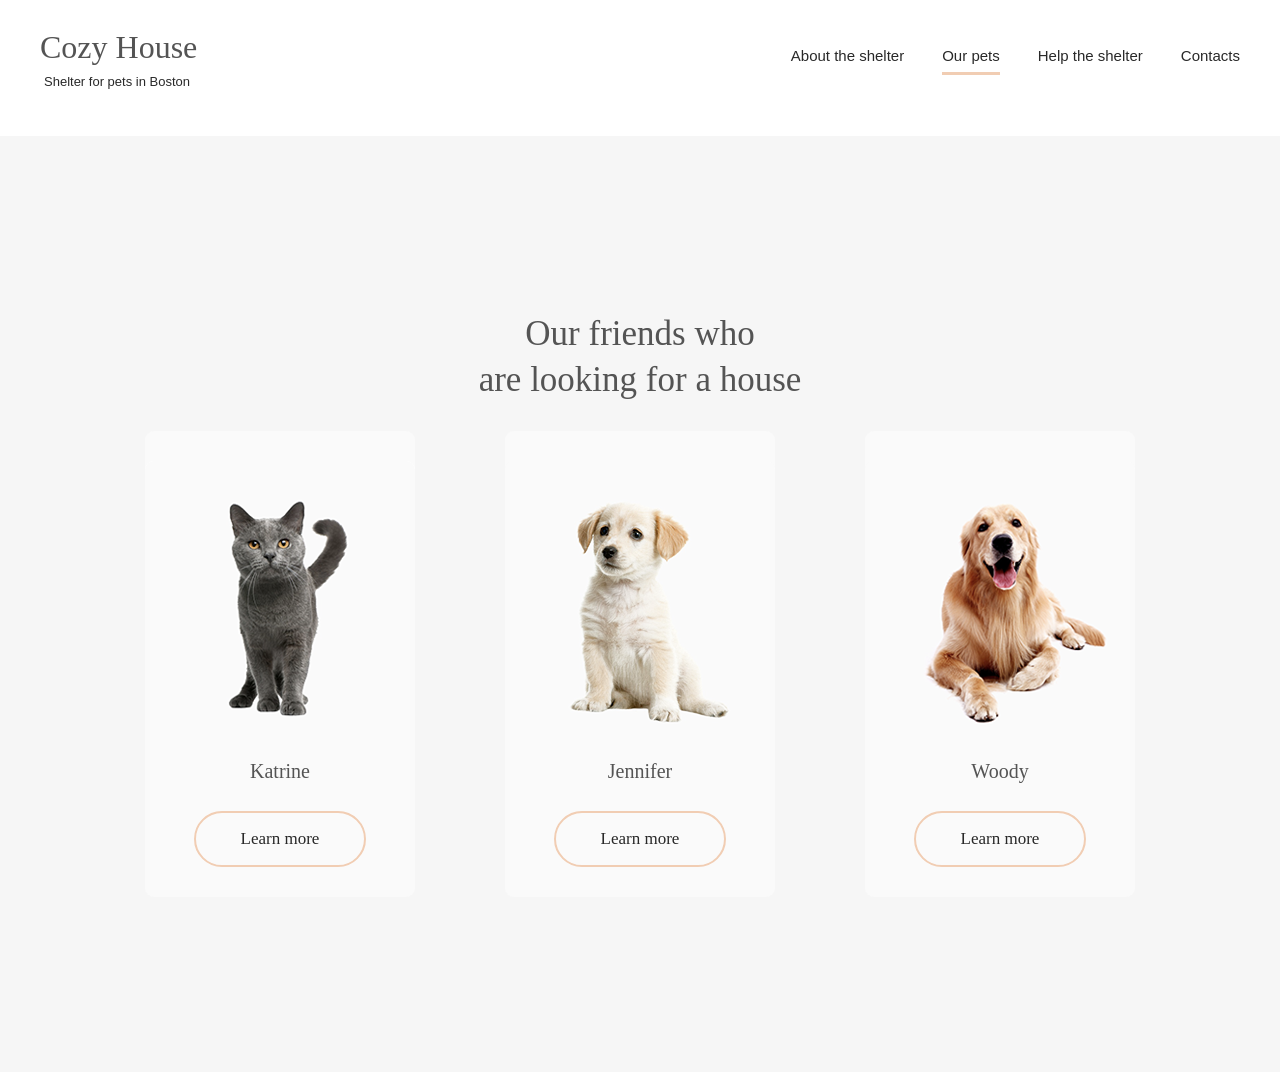
==== pets.html @ def9f499 "feat: add pets page" ====
<!doctype html>
<html lang="en">

<head>
    <meta charset="UTF-8" />
    <meta name="viewport" content="width=device-width, initial-scale=1.0" />
    <title>Pets</title>
    <link rel="icon" href="assets/img/pets-jennifer.svg" type="image/svg+xml" />
    <link rel="stylesheet" href="css/style.css" />
    <link rel="stylesheet" href="css/typography.css" />
    <link rel="stylesheet" href="css/desktop.css" />
    <link rel="stylesheet" href="css/tablet.css" />
    <link rel="stylesheet" href="css/phone.css" />
</head>

<body>
    <div class="page">
        <header class="header header-light">
            <div class="logo logo-light">
                <h1>Cozy House</h1>
                <span>Shelter for pets in Boston</span>
            </div>
            <nav class="nav">
                <ul class="nav-list">
                    <li><a class="nav-link nav-link-light" href="./#about">About the shelter</a></li>
                    <li><a class="nav-link nav-link-light  nav-activated" href="#our-pets">Our pets</a></li>
                    <li><a class="nav-link nav-link-light" href="./#help">Help the shelter</a></li>
                    <li><a class="nav-link nav-link-light" href="#contacts">Contacts</a></li>
                </ul>
            </nav>
        </header>
        <section class="pets" id="our-pets">
            <h2>Our friends who <br> are looking for a house</h2>

            <div class="slider">

                <div class="cards-wrap">
                    <div class="card">
                        <img src="assets/img/pets-katrine.png" alt="Katrine" class="card-img">
                        <h3 class="card-title">Katrine</h3>
                        <a href="#" class="button-secondary">Learn more</a>
                    </div>

                    <div class="card">
                        <img src="assets/img/pets-jennifer.png" alt="Jennifer" class="card-img">
                        <h3 class="card-title">Jennifer</h3>
                        <a href="#" class="button-secondary">Learn more</a>
                    </div>

                    <div class="card">
                        <img src="assets/img/pets-woody.png" alt="Woody" class="card-img">
                        <h3 class="card-title">Woody</h3>
                        <a href="#" class="button-secondary">Learn more</a>
                    </div>
                </div>

            </div>

        </section>
    </div>
    <script src="index.js"></script>
</body>

</html>
---- css/style.css ----
html {
    scroll-behavior: smooth;
}

* {
    margin: 0;
    padding: 0;
}

*,
*::before,
*::after {
    box-sizing: border-box;
}

body {
    background-color: #ffffff;
}

.page {
    display: flex;
    flex-direction: column;
    align-items: center;
    max-width: 100%;
    margin: 0 auto;
}

/* HEADER */

.header {
    display: flex;
    justify-content: space-between;
    align-items: center;
    width: 100%;
    padding-top: 30px;
    padding-right: 40px;
}

.header-dark {
    background: linear-gradient(to right, #5B483A, #262425);
}

.header-light {
    background: #FFFFFF;
    margin-bottom: 48px;
}

.logo {
    display: block;
    padding-left: 40px;
}

.logo h1 {
    margin-top: 0;
    margin-bottom: 10px;
}

.logo-dark h1 {
    color: #F1CDB3;
}

.logo-light h1 {
    color: #545454;
}

.logo span {
    display: block;
    margin-left: 4px;
}

.logo-dark span {
    color: #FFFFFF;
}

.logo-light span {
    color: #292929;
}

.nav-list {
    display: flex;
    align-items: center;
    gap: 38px;
}

.nav-link {
    display: block;
    padding-bottom: 4px;
    border-bottom: 3px solid transparent;
}

.nav-link-dark {
    color: #CDCDCD;
}

.nav-link-light {
    color: #292929;
}

.nav-activated {
    border-bottom: 3px solid #F1CDB3;
    padding-bottom: 4px;
}

.nav-link-dark .nav-activated {
    color: #FAFAFA;
}

.nav-link-light .nav-activated {
    color: #292929;
}

/* START SCREEN CONTENT */

.start-screen-content {
    display: flex;
    background: linear-gradient(to right, #5B483A, #262425);
    padding-left: 40px;
    width: 100%;
}

.content h2 {
    color: #FFFFFF;
    margin-top: 253px;
}

.content span {
    display: block;
    margin-top: 42px;
    color: #CDCDCD;
}

.content .primary {
    margin-top: 42px;
    padding: 15px 45px 15px 45px;
    background-color: #F1CDB3;
    color: #292929;
    border-radius: 100px;
    cursor: pointer;
    transition: background-color 0.3s ease;
}

.primary:hover {
  background-color: #FDDCC4;
}

.start-screen-puppy img {
    padding-top: 90px;
    margin-left: 40px;
}

/* ABOUT */

.about {
    display: flex;
    padding-top: 80px;
}

.about-pets {
    transform: translateX(-10px);
}

.about-content {
    padding-top: 10px;
    padding-left: 110px;
}

.about-content h3 {
    color: #545454;
}

.about-content span {
    display: block;
    padding-top: 25px;
}

/* PETS */

.pets {
    width: 100%;
    background-color: #F6F6F6;
    padding: 175px 40px;
    display: flex;
    flex-direction: column;
    align-items: center;
}

.pets h4, .pets h2 {
    text-align: center;
    color: #545454;
    margin-bottom: 24px;
}

.slider {
    display: flex;
    align-items: center;
    gap: 50px;
    margin-top: 5px;
}

.cards-wrap {
    display: flex;
    gap: 90px;
}

.card {
    background-color: #FAFAFA;
    border-radius: 9px;
    width: 270px;
    padding: 30px 0;
    display: flex;
    flex-direction: column;
    align-items: center;
}

.card-img {
    height: 270px;
    width: 100%;
    margin-bottom: 30px;
}

.card-title {
    color: #545454;
    margin: 0 0 30px 0;
}

.button-secondary {
    display: inline-block;
    padding: 15px 45px;
    border: 2px solid #F1CDB3;
    border-radius: 100px;
    color: #292929;
    transition: 0.3s;
}

.button-secondary:hover {
    background-color: #FDDCC4;
}

.button-arrow {
    width: 52px;
    height: 52px;
    border: 2px solid #F1CDB3;
    border-radius: 100px;
    background: transparent;
    color: #292929;
    cursor: pointer;
    display: flex;
    align-items: center;
    justify-content: center;
    transition: 0.3s;
    margin-top: 28px;
}

.button-arrow:hover {
    background-color: #FDDCC4;
}

.button-primary {
    display: inline-block;
    padding: 15px 48px;
    background-color: #F1CDB3;
    border-radius: 100px;
    color: #292929;
    transition: 0.3s;
    margin-top: 57px;
}

.button-primary:hover {
    background-color: #fddcc4;
}
---- css/typography.css ----
/* HEADER */

.logo h1 {
    font-family: 'Georgia', serif;
    font-weight: 400;
    font-size: 32px;
    line-height: 110.00000000000001%;
    letter-spacing: 6%;
}

.logo span {
    font-family: Arial, Helvetica, sans-serif;
    font-weight: 400;
    font-size: 13px;
    line-height: 100%;
    letter-spacing: 10%;
}

.nav-list {
    list-style: none;
    font-size: 15px;
    font-weight: 400;
}

.nav-link {
    font-family: Arial, Helvetica, sans-serif;
    font-weight: 400;
    font-size: 15px;
    line-height: 160%;
    letter-spacing: 0px;
    text-decoration: none;
}

/* START SCREEN CONTENT */

.content h2 {
    font-family: 'Georgia', serif;
    font-weight: 400;
    font-size: 44px;
    line-height: 130%;
    letter-spacing: 0%;
}

.content span {
    font-family: Arial, Helvetica, sans-serif;
    font-weight: 400;
    font-size: 15px;
    line-height: 160%;
    letter-spacing: 0px;
}

.content .primary {
    font-family: 'Georgia', serif;
    font-weight: 400;
    font-size: 17px;
    line-height: 130%;
    letter-spacing: 6%;
}

/* ABOUT */

.about-content h3 {
    font-family: 'Georgia', serif;
    font-weight: 400;
    font-size: 35px;
    line-height: 130%;
    letter-spacing: 6%;
}

.about-content span {
    font-family: Arial, Helvetica, sans-serif;
    font-weight: 400;
    font-size: 15px;
    line-height: 160%;
    letter-spacing: 0px;
}
/* PETS */

.pets {
    font-family: 'Georgia', serif;
}

.pets h4, .pets h2 {
    font-size: 35px;
    font-weight: 400;
    line-height: 130%;
    letter-spacing: 6%;
}

.card-title {
    font-size: 20px;
    font-weight: 400;
    line-height: 100%;
    letter-spacing: 6%;
}

.button-secondary {
    text-decoration: none;
    font-size: 17px;
    font-weight: 400;
    line-height: 130%;
    letter-spacing: 6%;
}

.button-arrow {
    font-size: 14px;
}

.button-primary {
    text-decoration: none;
    font-size: 17px;
    font-weight: 400;
    line-height: 130%;
    letter-spacing: 6%;
}
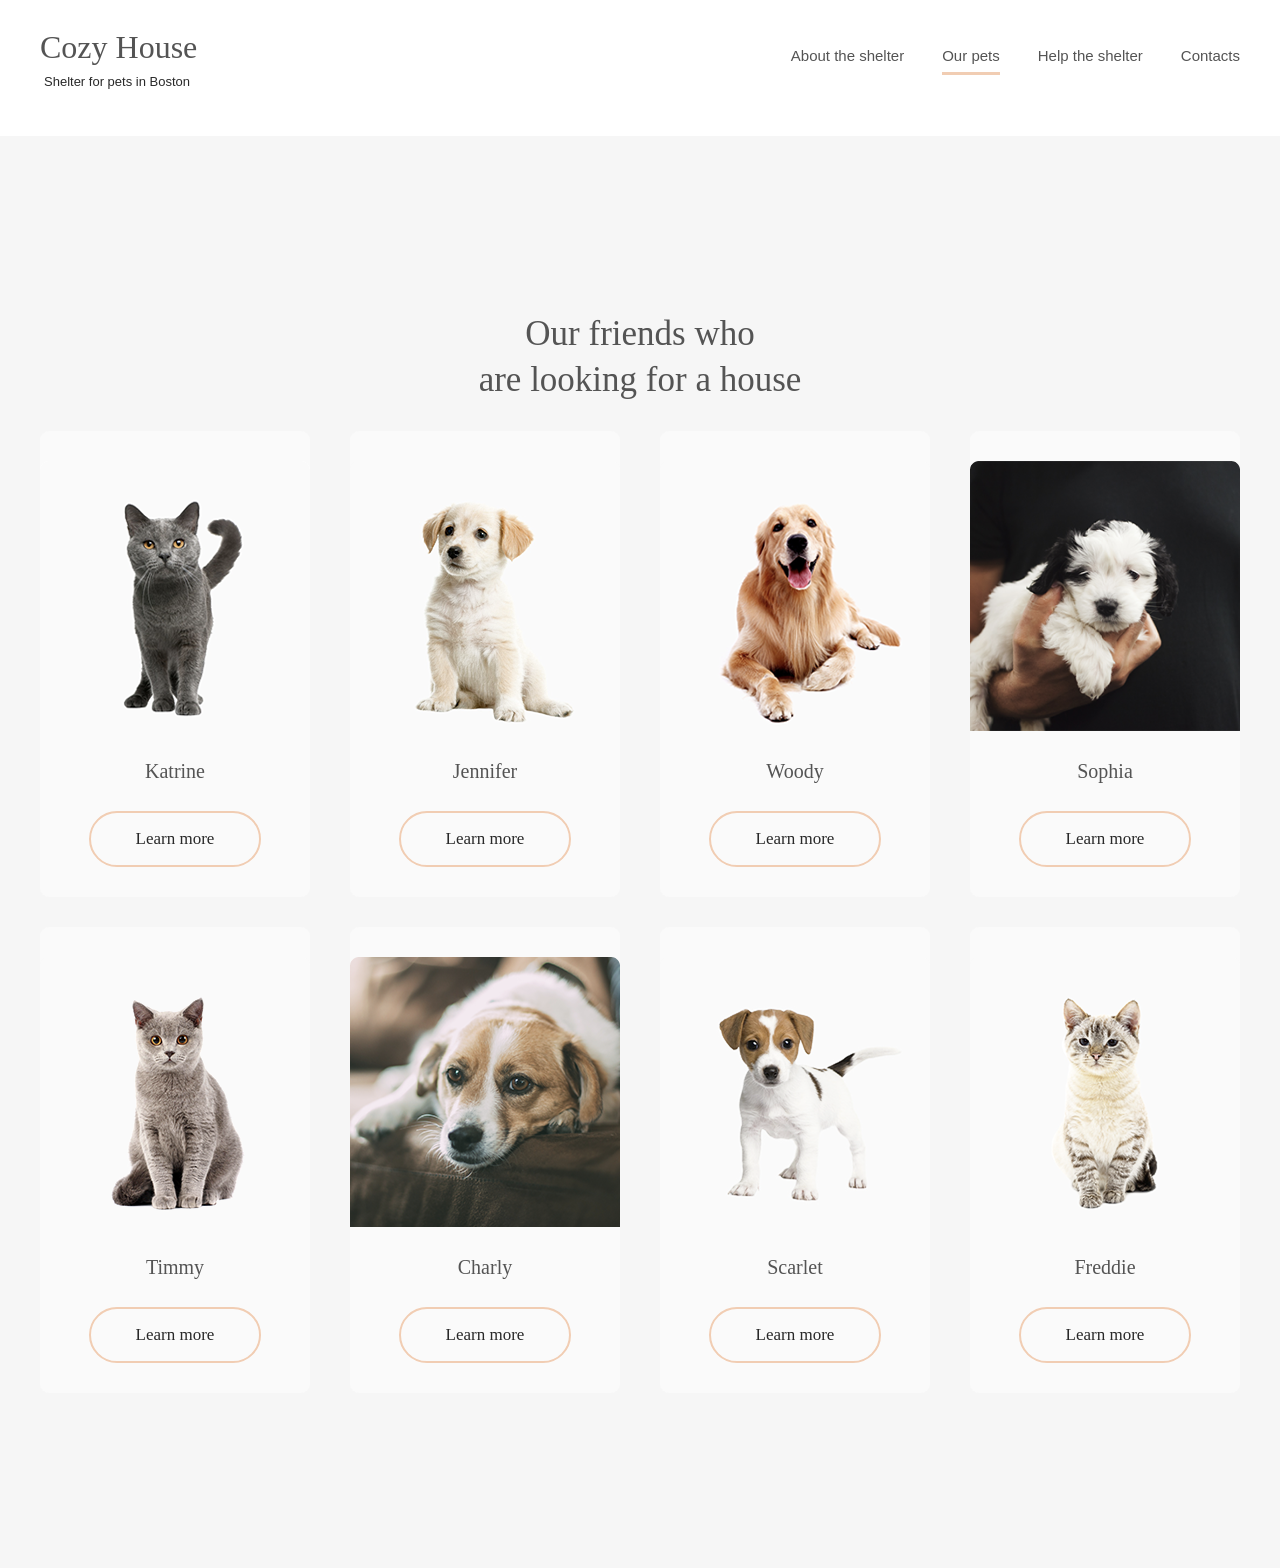
==== commit 95cc8af0: "feat: pets cards" ====
--- a/pets.html
+++ b/pets.html
@@ -15,11 +15,13 @@
 
 <body>
     <div class="page">
-        <header class="header header-light">
-            <div class="logo logo-light">
-                <h1>Cozy House</h1>
-                <span>Shelter for pets in Boston</span>
-            </div>
+        <header class="container header header-light">
+            <a href="index.html" class="logo-link">
+                <div class="logo logo-light">
+                    <h1>Cozy House</h1>
+                    <span>Shelter for pets in Boston</span>
+                </div>
+            </a>
             <nav class="nav">
                 <ul class="nav-list">
                     <li><a class="nav-link nav-link-light" href="./#about">About the shelter</a></li>
@@ -30,32 +32,55 @@
             </nav>
         </header>
         <section class="pets" id="our-pets">
-            <h2>Our friends who <br> are looking for a house</h2>
+            <div class="container">
+                <h2>Our friends who <br> are looking for a house</h2>
 
-            <div class="slider">
+                <div class="slider">
+                    <div class="cards-wrap">
+                        <div class="card">
+                            <img src="assets/img/pets-katrine.png" alt="Katrine" class="card-img">
+                            <h3 class="card-title">Katrine</h3>
+                            <a href="#" class="button-secondary">Learn more</a>
+                        </div>
+                        <div class="card">
+                            <img src="assets/img/pets-jennifer.png" alt="Jennifer" class="card-img">
+                            <h3 class="card-title">Jennifer</h3>
+                            <a href="#" class="button-secondary">Learn more</a>
+                        </div>
+                        <div class="card">
+                            <img src="assets/img/pets-woody.png" alt="Woody" class="card-img">
+                            <h3 class="card-title">Woody</h3>
+                            <a href="#" class="button-secondary">Learn more</a>
+                        </div>
+                        <div class="card">
+                            <img src="assets/img/pets-sophia.png" alt="Sophia" class="card-img">
+                            <h3 class="card-title">Sophia</h3>
+                            <a href="#" class="button-secondary">Learn more</a>
+                        </div>
 
-                <div class="cards-wrap">
-                    <div class="card">
-                        <img src="assets/img/pets-katrine.png" alt="Katrine" class="card-img">
-                        <h3 class="card-title">Katrine</h3>
-                        <a href="#" class="button-secondary">Learn more</a>
-                    </div>
-
-                    <div class="card">
-                        <img src="assets/img/pets-jennifer.png" alt="Jennifer" class="card-img">
-                        <h3 class="card-title">Jennifer</h3>
-                        <a href="#" class="button-secondary">Learn more</a>
-                    </div>
-
-                    <div class="card">
-                        <img src="assets/img/pets-woody.png" alt="Woody" class="card-img">
-                        <h3 class="card-title">Woody</h3>
-                        <a href="#" class="button-secondary">Learn more</a>
+                        <div class="card">
+                            <img src="assets/img/pets-timmy.png" alt="Timmy" class="card-img">
+                            <h3 class="card-title">Timmy</h3>
+                            <a href="#" class="button-secondary">Learn more</a>
+                        </div>
+                        <div class="card">
+                            <img src="assets/img/pets-charly.png" alt="Charly" class="card-img">
+                            <h3 class="card-title">Charly</h3>
+                            <a href="#" class="button-secondary">Learn more</a>
+                        </div>
+                        <div class="card">
+                            <img src="assets/img/pets-scarlet.png" alt="Scarlet" class="card-img">
+                            <h3 class="card-title">Scarlet</h3>
+                            <a href="#" class="button-secondary">Learn more</a>
+                        </div>
+                        <div class="card">
+                            <img src="assets/img/pets-freddie.png" alt="Freddie" class="card-img">
+                            <h3 class="card-title">Freddie</h3>
+                            <a href="#" class="button-secondary">Learn more</a>
+                        </div>
                     </div>
                 </div>
-
             </div>
-
         </section>
     </div>
     <script src="index.js"></script>
--- a/css/style.css
+++ b/css/style.css
@@ -21,8 +21,11 @@
     display: flex;
     flex-direction: column;
     align-items: center;
-    max-width: 100%;
-    margin: 0 auto;
+    width: 100%;
+}
+
+.container {
+    max-width: 1280px;
 }
 
 /* HEADER */
@@ -45,9 +48,16 @@
     margin-bottom: 48px;
 }
 
+.logo-link {
+    text-decoration: none;
+    color: inherit;
+    cursor: pointer;
+}
+
 .logo {
     display: block;
     padding-left: 40px;
+    cursor: default;
 }
 
 .logo h1 {
@@ -90,23 +100,25 @@
 
 .nav-link-dark {
     color: #CDCDCD;
+    transition: color 0.3s ease;
+}
+
+.nav-link-dark:hover {
+    color: #FAFAFA;
 }
 
 .nav-link-light {
+    color: #545454;
+    transition: color 0.3s ease;
+}
+
+.nav-link-light:hover {
     color: #292929;
 }
 
 .nav-activated {
     border-bottom: 3px solid #F1CDB3;
     padding-bottom: 4px;
-}
-
-.nav-link-dark .nav-activated {
-    color: #FAFAFA;
-}
-
-.nav-link-light .nav-activated {
-    color: #292929;
 }
 
 /* START SCREEN CONTENT */
@@ -135,12 +147,13 @@
     background-color: #F1CDB3;
     color: #292929;
     border-radius: 100px;
+    border: none;
     cursor: pointer;
     transition: background-color 0.3s ease;
 }
 
 .primary:hover {
-  background-color: #FDDCC4;
+    background-color: #FDDCC4;
 }
 
 .start-screen-puppy img {
@@ -153,15 +166,15 @@
 .about {
     display: flex;
     padding-top: 80px;
+    gap: 110px;
 }
 
 .about-pets {
-    transform: translateX(-10px);
+    padding-left: -10px;
 }
 
 .about-content {
     padding-top: 10px;
-    padding-left: 110px;
 }
 
 .about-content h3 {
@@ -179,12 +192,16 @@
     width: 100%;
     background-color: #F6F6F6;
     padding: 175px 40px;
+}
+
+.pets .container {
     display: flex;
     flex-direction: column;
     align-items: center;
 }
 
-.pets h4, .pets h2 {
+.pets h4,
+.pets h2 {
     text-align: center;
     color: #545454;
     margin-bottom: 24px;
@@ -193,13 +210,19 @@
 .slider {
     display: flex;
     align-items: center;
-    gap: 50px;
+    width: 100%;
     margin-top: 5px;
 }
 
 .cards-wrap {
     display: flex;
-    gap: 90px;
+    flex-wrap: wrap;
+    justify-content: center;
+    row-gap: 30px;
+    column-gap: 40px;
+
+    max-width: 1280px;
+    width: 100%;
 }
 
 .card {
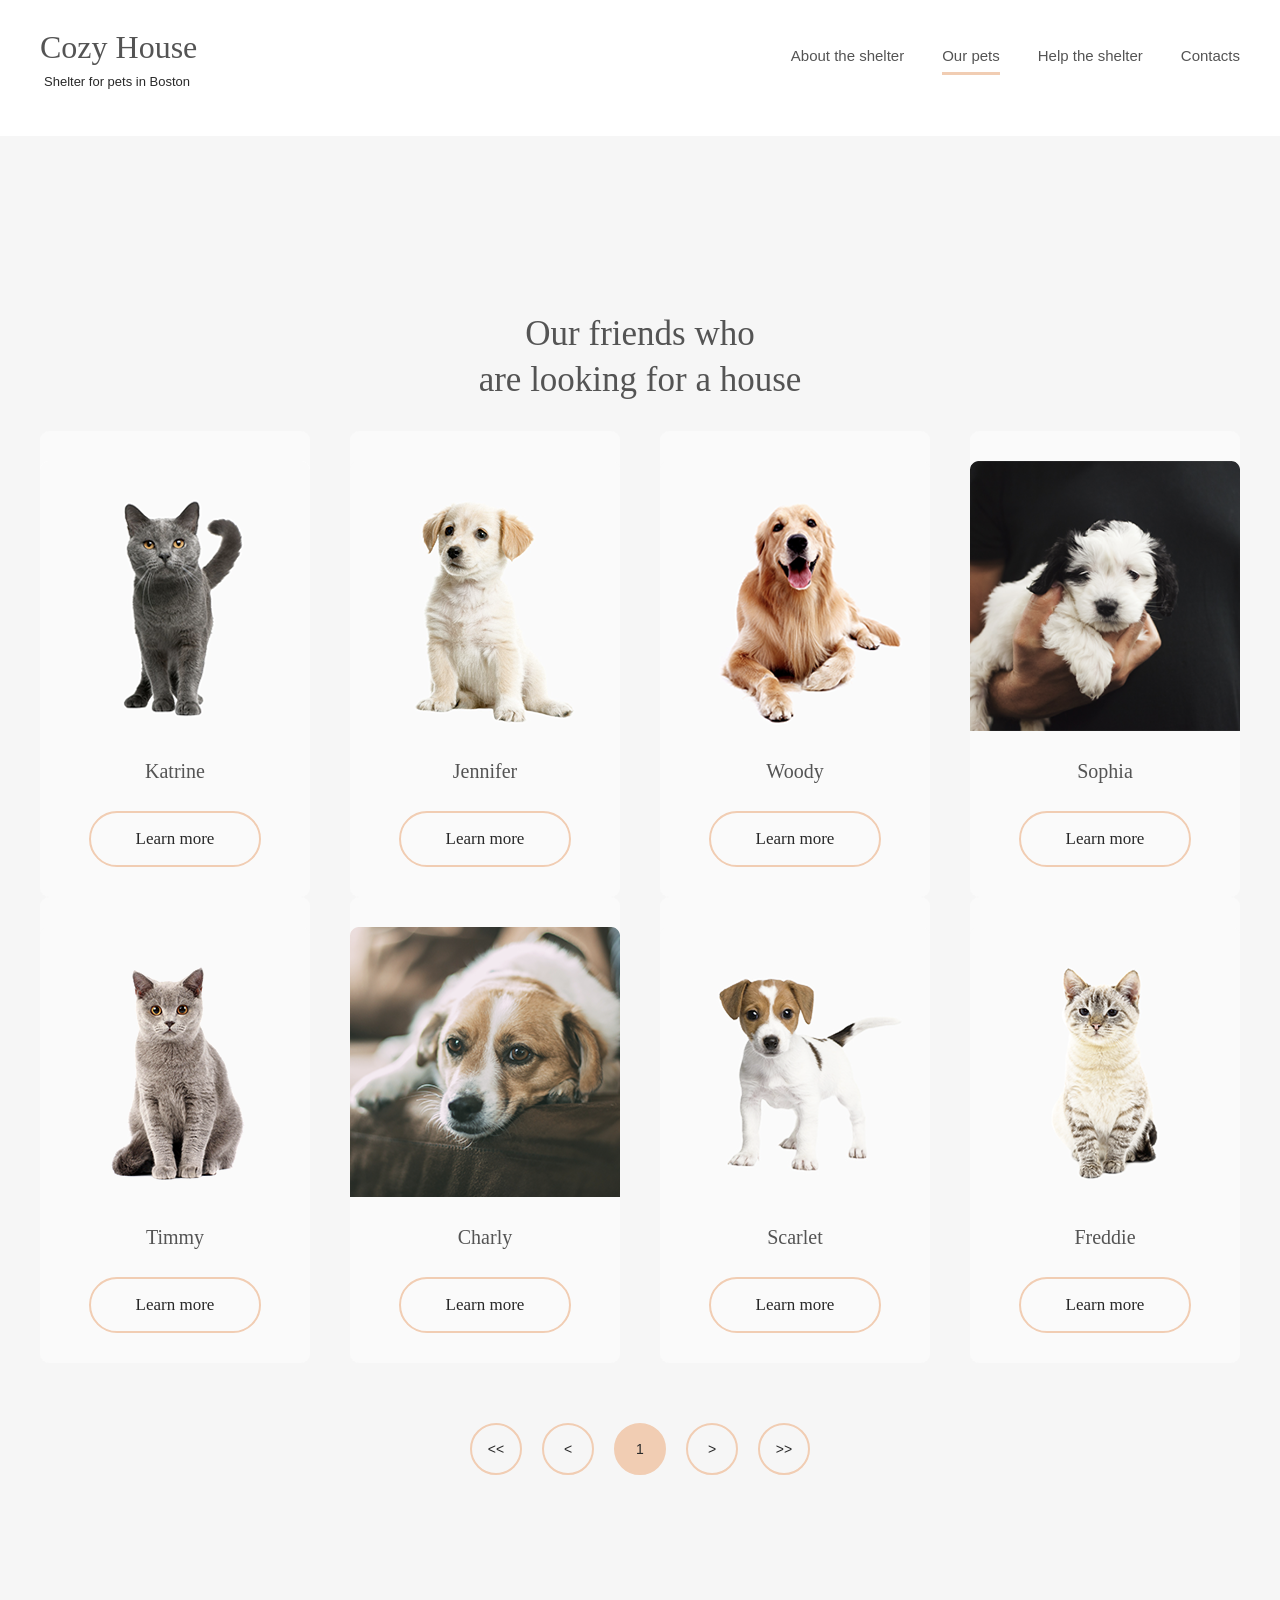
==== commit 4de74ad1: "feat: add pagination for pets page" ====
--- a/pets.html
+++ b/pets.html
@@ -80,6 +80,13 @@
                         </div>
                     </div>
                 </div>
+                <div class="pagination">
+                    <button class="button-arrow">&lt;&lt;</button>
+                    <button class="button-arrow">&lt;</button>
+                    <button class="button-arrow active">1</button>
+                    <button class="button-arrow">&gt;</button>
+                    <button class="button-arrow">&gt;&gt;</button>
+                </div>
             </div>
         </section>
     </div>
--- a/css/style.css
+++ b/css/style.css
@@ -218,7 +218,6 @@
     display: flex;
     flex-wrap: wrap;
     justify-content: center;
-    row-gap: 30px;
     column-gap: 40px;
 
     max-width: 1280px;
@@ -290,4 +289,22 @@
 
 .button-primary:hover {
     background-color: #fddcc4;
+}
+
+.pagination {
+    display: flex;
+    justify-content: center;
+    align-items: center;
+    gap: 20px;
+    margin-top: 60px;
+    width: 100%;
+}
+
+.pagination .button-arrow {
+    margin-top: 0;
+}
+
+.button-arrow.active {
+    background-color: #F1CDB3;
+    border-color: #F1CDB3;
 }
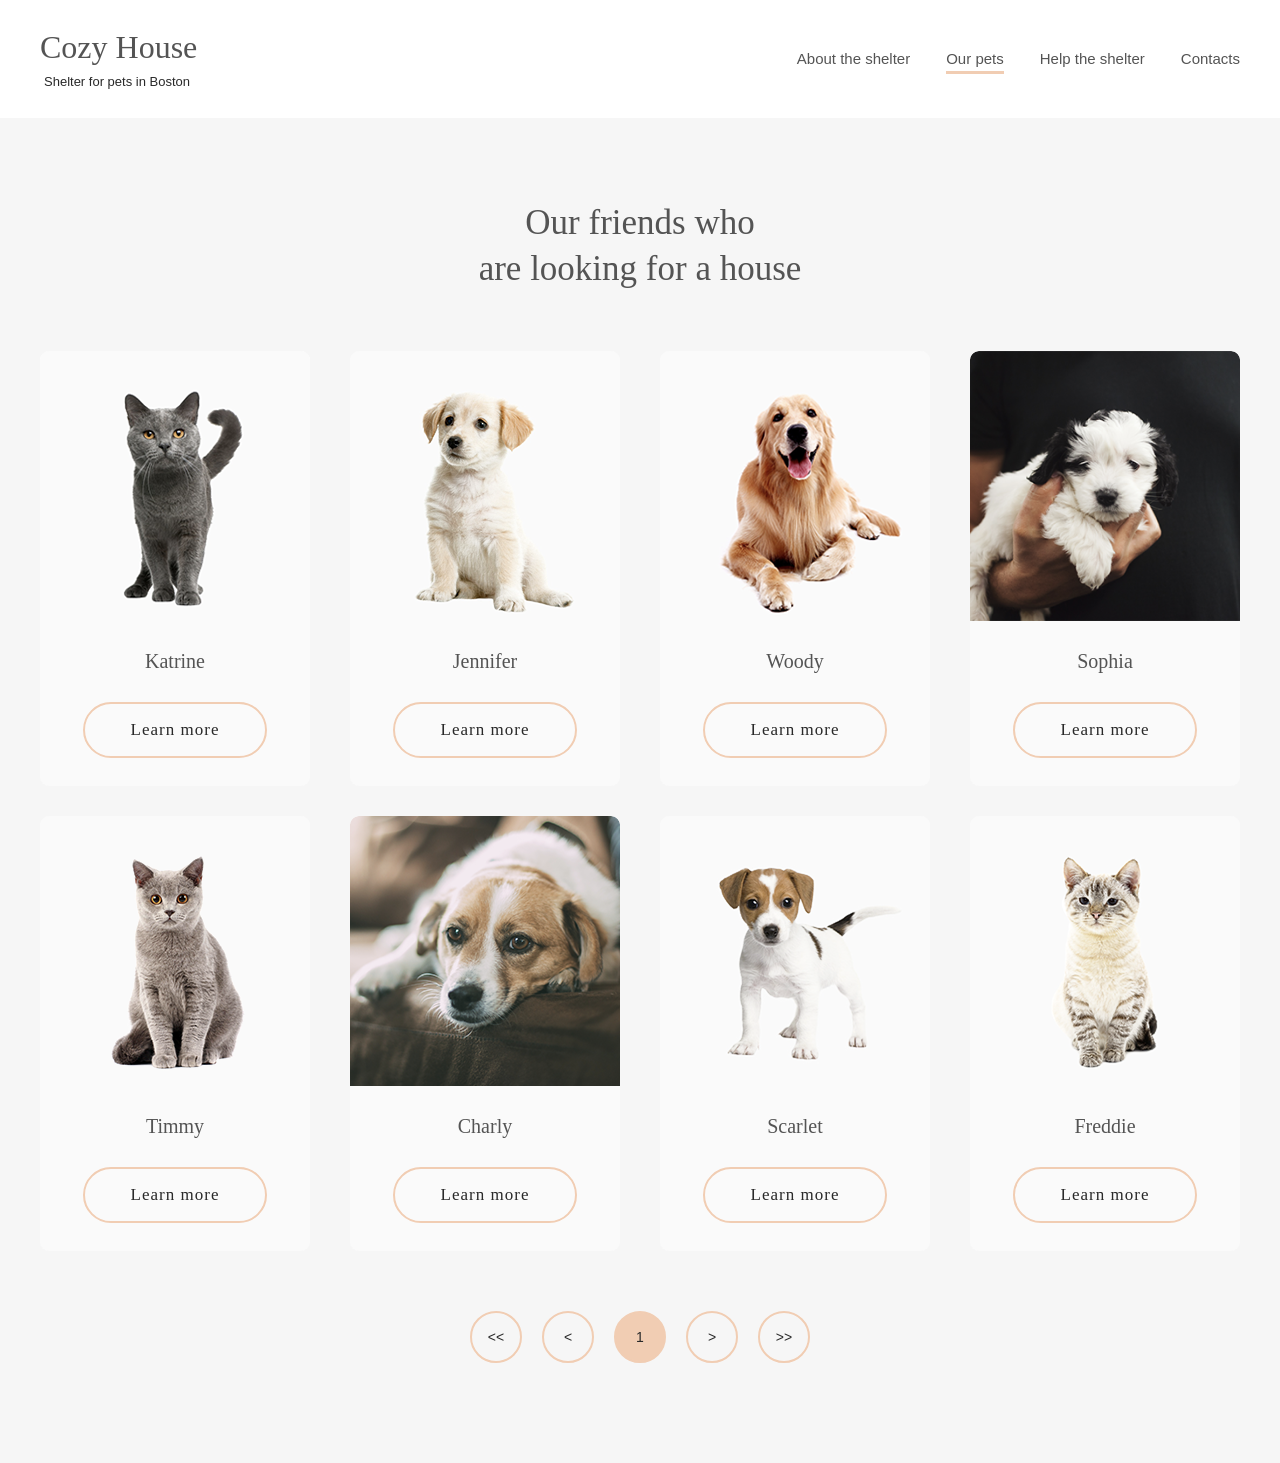
==== commit 8a1265f9: "feat: fix pixel perfect and split styles for main and pets pages" ====
--- a/pets.html
+++ b/pets.html
@@ -15,23 +15,26 @@
 
 <body>
     <div class="page">
-        <header class="container header header-light">
-            <a href="index.html" class="logo-link">
-                <div class="logo logo-light">
-                    <h1>Cozy House</h1>
-                    <span>Shelter for pets in Boston</span>
-                </div>
-            </a>
-            <nav class="nav">
-                <ul class="nav-list">
-                    <li><a class="nav-link nav-link-light" href="./#about">About the shelter</a></li>
-                    <li><a class="nav-link nav-link-light  nav-activated" href="#our-pets">Our pets</a></li>
-                    <li><a class="nav-link nav-link-light" href="./#help">Help the shelter</a></li>
-                    <li><a class="nav-link nav-link-light" href="#contacts">Contacts</a></li>
-                </ul>
-            </nav>
+        <header class="header header-light">
+            <div class="container header-wrap">
+                <a href="index.html" class="logo-link">
+                    <div class="logo logo-light">
+                        <h1>Cozy House</h1>
+                        <span>Shelter for pets in Boston</span>
+                    </div>
+                </a>
+
+                <nav class="nav">
+                    <ul class="nav-list">
+                        <li><a class="nav-link nav-link-light" href="index.html#about">About the shelter</a></li>
+                        <li><a class="nav-link nav-link-light nav-activated" href="pets.html">Our pets</a></li>
+                        <li><a class="nav-link nav-link-light" href="index.html#help">Help the shelter</a></li>
+                        <li><a class="nav-link nav-link-light" href="#contacts">Contacts</a></li>
+                    </ul>
+                </nav>
+            </div>
         </header>
-        <section class="pets" id="our-pets">
+        <section class="pets pets-page" id="our-pets">
             <div class="container">
                 <h2>Our friends who <br> are looking for a house</h2>
 
--- a/css/style.css
+++ b/css/style.css
@@ -25,18 +25,20 @@
 }
 
 .container {
+    width: 100%;
     max-width: 1280px;
+    margin: 0 auto;
 }
 
 /* HEADER */
 
 .header {
-    display: flex;
-    justify-content: space-between;
-    align-items: center;
-    width: 100%;
-    padding-top: 30px;
-    padding-right: 40px;
+    position: absolute;
+    top: 0;
+    left: 0;
+    width: 100%;
+    padding: 30px 40px 0 40px;
+    z-index: 10;
 }
 
 .header-dark {
@@ -45,24 +47,34 @@
 
 .header-light {
     background: #FFFFFF;
-    margin-bottom: 48px;
+    padding-bottom: 30px;
+}
+
+.header-wrap {
+    display: flex;
+    justify-content: space-between;
+    align-items: center;
 }
 
 .logo-link {
     text-decoration: none;
-    color: inherit;
+    display: inline-block;
     cursor: pointer;
 }
 
 .logo {
-    display: block;
-    padding-left: 40px;
-    cursor: default;
+    display: flex;
+    flex-direction: column;
+    gap: 10px;
 }
 
 .logo h1 {
-    margin-top: 0;
-    margin-bottom: 10px;
+    margin: 0;
+}
+
+.logo span {
+    display: block;
+    margin-left: 4px;
 }
 
 .logo-dark h1 {
@@ -73,10 +85,6 @@
     color: #545454;
 }
 
-.logo span {
-    display: block;
-    margin-left: 4px;
-}
 
 .logo-dark span {
     color: #FFFFFF;
@@ -89,13 +97,15 @@
 .nav-list {
     display: flex;
     align-items: center;
-    gap: 38px;
+    gap: 36px;
+    margin: 0;
+    padding: 0;
 }
 
 .nav-link {
-    display: block;
     padding-bottom: 4px;
     border-bottom: 3px solid transparent;
+    transition: color 0.3s ease, border-color 0.3s ease;
 }
 
 .nav-link-dark {
@@ -124,15 +134,28 @@
 /* START SCREEN CONTENT */
 
 .start-screen-content {
-    display: flex;
+    width: 100%;
     background: linear-gradient(to right, #5B483A, #262425);
-    padding-left: 40px;
-    width: 100%;
+    padding: 0 40px;
+}
+
+.start-screen-wrap {
+    display: flex;
+    justify-content: space-between;
+    align-items: flex-start;
+}
+
+.content {
+    display: flex;
+    flex-direction: column;
+    align-items: flex-start;
+    padding-top: 162px;
 }
 
 .content h2 {
     color: #FFFFFF;
-    margin-top: 253px;
+    margin-top: 180px;
+    margin-bottom: 0;
 }
 
 .content span {
@@ -143,7 +166,7 @@
 
 .content .primary {
     margin-top: 42px;
-    padding: 15px 45px 15px 45px;
+    padding: 15px 45px;
     background-color: #F1CDB3;
     color: #292929;
     border-radius: 100px;
@@ -156,34 +179,57 @@
     background-color: #FDDCC4;
 }
 
+.start-screen-puppy {
+    flex-shrink: 0;
+}
+
 .start-screen-puppy img {
-    padding-top: 90px;
-    margin-left: 40px;
+    padding-top: 180px;
+    display: block;
+    max-width: 100%;
+    height: auto;
 }
 
 /* ABOUT */
 
 .about {
-    display: flex;
-    padding-top: 80px;
-    gap: 110px;
+    width: 100%;
+    background-color: #FFFFFF;
+    padding: 80px 40px 100px 30px;
+}
+
+.about-wrap {
+    display: flex;
+    justify-content: center;
+    align-items: center;
+    gap: 120px;
 }
 
 .about-pets {
-    padding-left: -10px;
+    flex-shrink: 0;
+}
+
+.about-pets img {
+    display: block;
+    max-width: 100%;
+    height: auto;
 }
 
 .about-content {
-    padding-top: 10px;
+    max-width: 430px;
+    display: flex;
+    flex-direction: column;
 }
 
 .about-content h3 {
     color: #545454;
+    margin: 0;
 }
 
 .about-content span {
     display: block;
     padding-top: 25px;
+    color: #4C4C4C;
 }
 
 /* PETS */
@@ -191,7 +237,6 @@
 .pets {
     width: 100%;
     background-color: #F6F6F6;
-    padding: 175px 40px;
 }
 
 .pets .container {
@@ -204,23 +249,13 @@
 .pets h2 {
     text-align: center;
     color: #545454;
-    margin-bottom: 24px;
+    margin-top: 0;
 }
 
 .slider {
     display: flex;
     align-items: center;
-    width: 100%;
-    margin-top: 5px;
-}
-
-.cards-wrap {
-    display: flex;
-    flex-wrap: wrap;
-    justify-content: center;
-    column-gap: 40px;
-
-    max-width: 1280px;
+    justify-content: center;
     width: 100%;
 }
 
@@ -228,21 +263,32 @@
     background-color: #FAFAFA;
     border-radius: 9px;
     width: 270px;
-    padding: 30px 0;
-    display: flex;
-    flex-direction: column;
-    align-items: center;
+    height: 435px;
+    padding: 0 0 30px 0;
+    display: flex;
+    flex-direction: column;
+    align-items: center;
+    flex-shrink: 0;
+    transition: background-color 0.3s ease, box-shadow 0.3s ease;
+    cursor: pointer;
+}
+
+.card:hover {
+    background-color: #FFFFFF;
+    box-shadow: 0px 2px 35px 14px rgba(13, 13, 13, 0.04);
 }
 
 .card-img {
     height: 270px;
     width: 100%;
     margin-bottom: 30px;
+    object-fit: cover;
+    border-radius: 9px 9px 0 0;
 }
 
 .card-title {
     color: #545454;
-    margin: 0 0 30px 0;
+    margin: 0 0 31px 0;
 }
 
 .button-secondary {
@@ -251,11 +297,12 @@
     border: 2px solid #F1CDB3;
     border-radius: 100px;
     color: #292929;
-    transition: 0.3s;
-}
-
-.button-secondary:hover {
+    transition: background-color 0.3s ease, border-color 0.3s ease;
+}
+
+.card:hover .button-secondary {
     background-color: #FDDCC4;
+    border-color: #FDDCC4;
 }
 
 .button-arrow {
@@ -269,42 +316,78 @@
     display: flex;
     align-items: center;
     justify-content: center;
-    transition: 0.3s;
-    margin-top: 28px;
+    transition: background-color 0.3s ease, border-color 0.3s ease;
+    margin-top: 0;
+    flex-shrink: 0;
 }
 
 .button-arrow:hover {
     background-color: #FDDCC4;
-}
-
-.button-primary {
-    display: inline-block;
-    padding: 15px 48px;
-    background-color: #F1CDB3;
-    border-radius: 100px;
-    color: #292929;
-    transition: 0.3s;
-    margin-top: 57px;
-}
-
-.button-primary:hover {
-    background-color: #fddcc4;
-}
-
-.pagination {
-    display: flex;
-    justify-content: center;
-    align-items: center;
-    gap: 20px;
-    margin-top: 60px;
-    width: 100%;
-}
-
-.pagination .button-arrow {
-    margin-top: 0;
+    border-color: #FDDCC4;
 }
 
 .button-arrow.active {
     background-color: #F1CDB3;
     border-color: #F1CDB3;
+}
+
+.button-primary {
+    display: inline-block;
+    padding: 15px 45px;
+    background-color: #F1CDB3;
+    border-radius: 100px;
+    color: #292929;
+    transition: background-color 0.3s ease;
+    margin-top: 60px;
+}
+
+.button-primary:hover {
+    background-color: #FDDCC4;
+}
+
+.pagination {
+    display: flex;
+    justify-content: center;
+    align-items: center;
+    gap: 20px;
+    margin-top: 60px;
+    width: 100%;
+}
+
+.pets-main {
+    padding: 80px 40px 100px 40px;
+}
+
+.pets-main h4 {
+    margin-bottom: 60px;
+}
+
+.pets-main .slider {
+    gap: 53px;
+}
+
+.pets-main .cards-wrap {
+    display: flex;
+    gap: 90px;
+    width: 990px;
+    max-width: 990px;
+    justify-content: center;
+}
+
+.pets-page {
+    padding: 200px 40px 100px 40px;
+}
+
+.pets-page h2 {
+    margin-bottom: 60px;
+}
+
+.pets-page .cards-wrap {
+    display: flex;
+    flex-wrap: wrap;
+    column-gap: 40px;
+    row-gap: 30px;
+    width: 1200px;
+    max-width: 1200px;
+    justify-content: space-between;
 }
--- a/css/typography.css
+++ b/css/typography.css
@@ -18,8 +18,6 @@
 
 .nav-list {
     list-style: none;
-    font-size: 15px;
-    font-weight: 400;
 }
 
 .nav-link {
@@ -76,11 +74,8 @@
 }
 /* PETS */
 
-.pets {
+.pets h4, .pets h2 {
     font-family: 'Georgia', serif;
-}
-
-.pets h4, .pets h2 {
     font-size: 35px;
     font-weight: 400;
     line-height: 130%;
@@ -88,28 +83,23 @@
 }
 
 .card-title {
+    font-family: 'Georgia', serif;
     font-size: 20px;
     font-weight: 400;
     line-height: 100%;
     letter-spacing: 6%;
 }
 
-.button-secondary {
-    text-decoration: none;
+.button-secondary,
+.button-primary {
+    font-family: 'Georgia', serif;
     font-size: 17px;
     font-weight: 400;
     line-height: 130%;
-    letter-spacing: 6%;
+    letter-spacing: 0.06em;
+    text-decoration: none;
 }
 
 .button-arrow {
     font-size: 14px;
-}
-
-.button-primary {
-    text-decoration: none;
-    font-size: 17px;
-    font-weight: 400;
-    line-height: 130%;
-    letter-spacing: 6%;
 }
--- a/css/tablet.css
+++ b/css/tablet.css
@@ -0,0 +1,6 @@
+@media (min-width: 768px) and (max-width: 1439px) {
+    .page {
+        width: 100%;
+    }
+
+}
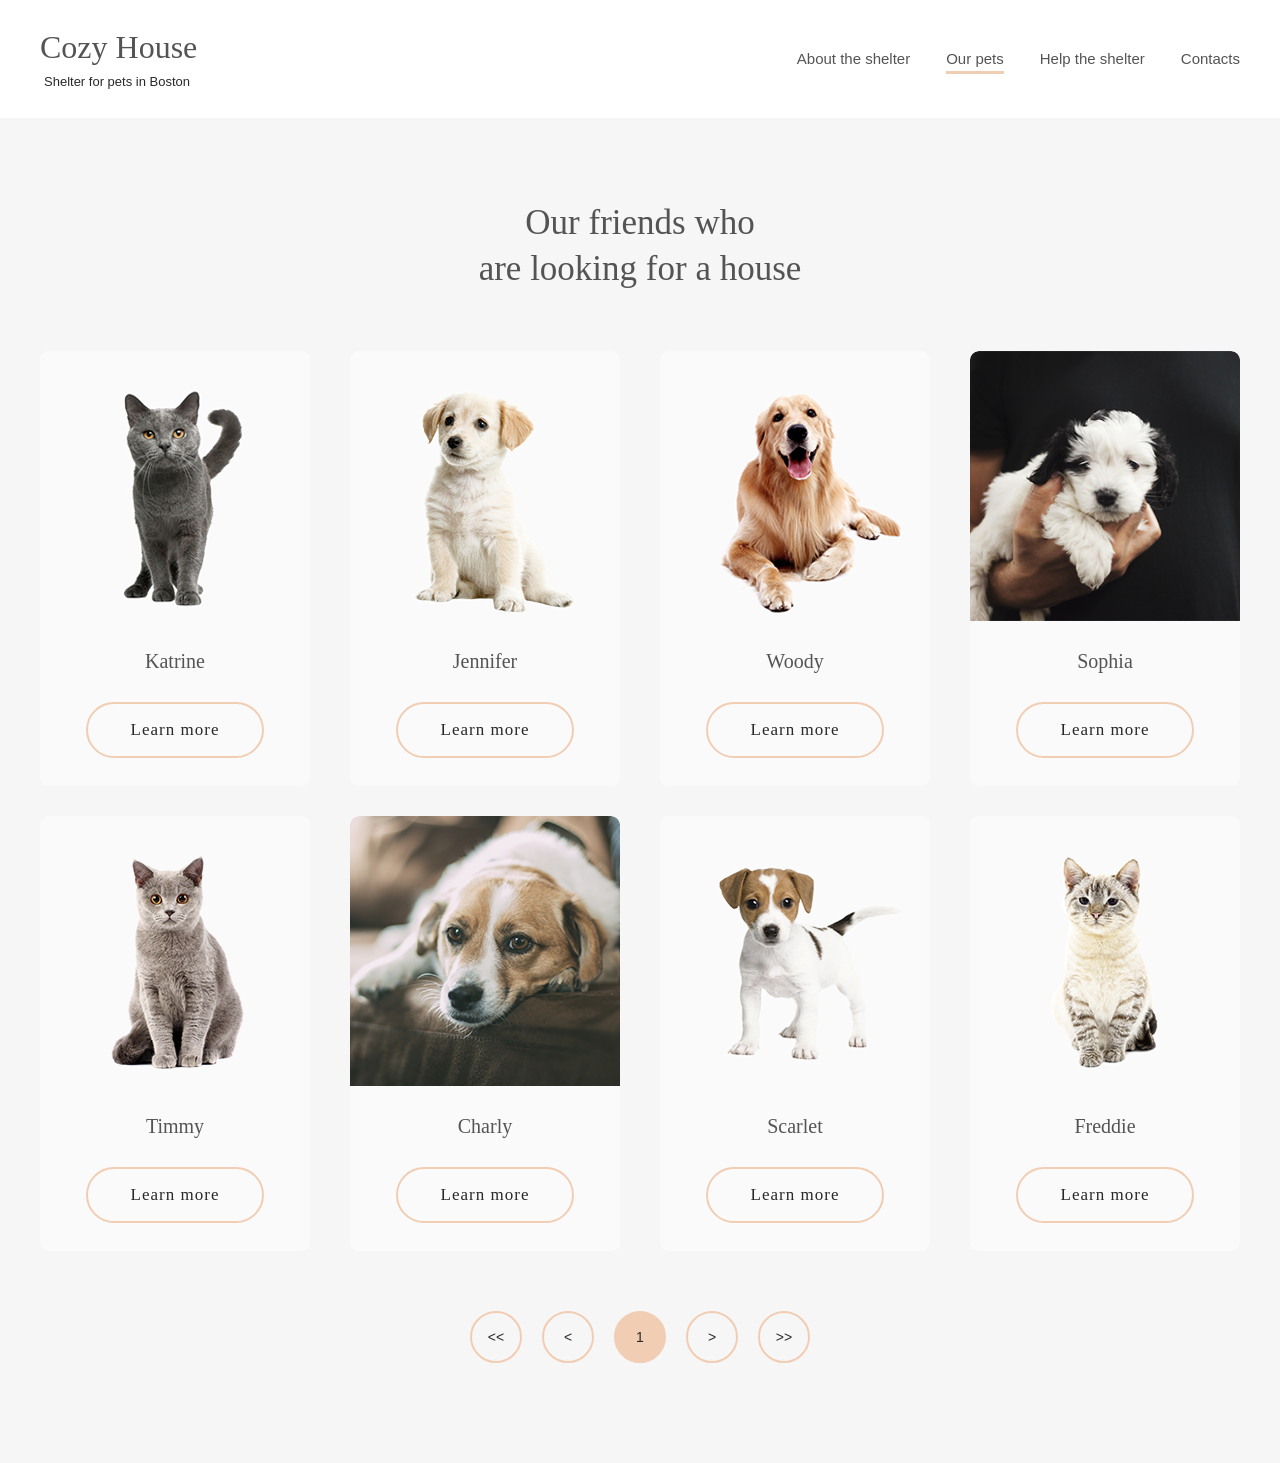
==== commit dfcd301e: "feat: add mobile burger menu" ====
--- a/pets.html
+++ b/pets.html
@@ -32,6 +32,11 @@
                         <li><a class="nav-link nav-link-light" href="#contacts">Contacts</a></li>
                     </ul>
                 </nav>
+                <div class="navbar-burger">
+                    <span></span>
+                    <span></span>
+                    <span></span>
+                </div>
             </div>
         </header>
         <section class="pets pets-page" id="our-pets">
--- a/css/style.css
+++ b/css/style.css
@@ -94,6 +94,11 @@
     color: #292929;
 }
 
+.navbar-burger {
+    display: none;
+    cursor: pointer;
+}
+
 .nav-list {
     display: flex;
     align-items: center;
@@ -158,10 +163,12 @@
     margin-bottom: 0;
 }
 
-.content span {
-    display: block;
+.content p {
+    display: flex;
+    justify-content: center;
     margin-top: 42px;
     color: #CDCDCD;
+    max-width: 460px;
 }
 
 .content .primary {
@@ -195,7 +202,7 @@
 .about {
     width: 100%;
     background-color: #FFFFFF;
-    padding: 80px 40px 100px 30px;
+    padding: 80px 34px 100px 30px;
 }
 
 .about-wrap {
@@ -226,7 +233,7 @@
     margin: 0;
 }
 
-.about-content span {
+.about-content p {
     display: block;
     padding-top: 25px;
     color: #4C4C4C;
@@ -246,7 +253,8 @@
 }
 
 .pets h4,
-.pets h2 {
+.pets h2,
+.help h2 {
     text-align: center;
     color: #545454;
     margin-top: 0;
@@ -293,7 +301,7 @@
 
 .button-secondary {
     display: inline-block;
-    padding: 15px 45px;
+    padding: 15px 42px;
     border: 2px solid #F1CDB3;
     border-radius: 100px;
     color: #292929;
@@ -390,4 +398,112 @@
     width: 1200px;
     max-width: 1200px;
     justify-content: space-between;
+}
+
+/* HELP */
+
+.help {
+    padding: 80px 0 100px 0;
+    background-color: #ffffff;
+}
+
+.help-list {
+    display: flex;
+    flex-wrap: wrap;
+    justify-content: center;
+    max-width: 1200px;
+    margin-top: 58px;
+    padding: 0;
+    column-gap: 65px;
+    row-gap: 58px;
+}
+
+.help-item {
+    display: flex;
+    flex-direction: column;
+    align-items: center;
+    text-align: center;
+    width: 170px;
+}
+
+.help-icon {
+    width: 60px;
+    height: 60px;
+    margin-bottom: 30px;
+    object-fit: contain;
+}
+
+.help-item-title {
+    color: #545454;
+    font-weight: 400;
+    margin: 0;
+}
+
+/* DONATION */
+
+.donation {
+    width: 100%;
+    max-width: 100vw;
+    background-color: #F6F6F6;
+    padding: 70px 0 100px 0;
+    box-sizing: border-box;
+}
+
+.donation-wrap {
+    display: flex;
+    flex-direction: row;
+    align-items: center;
+    justify-content: center;
+    gap: 30px;
+    max-width: 1200px;
+    margin: 2px auto;
+}
+
+.donation-dog {
+    flex-shrink: 0;
+}
+
+.donation-dog img {
+    display: block;
+    max-width: 505px;
+    height: auto;
+}
+
+.donation-content {
+    max-width: 380px;
+}
+
+.donation-content h3 {
+    color: #545454;
+    margin: 3px 0 20px 0;
+}
+
+.donation-content p {
+    color: #545454;
+    padding: 0;
+    justify-content: center;
+
+}
+
+.donation-card-btn {
+    display: inline-flex;
+    align-items: center;
+    background-color: #F1CDB3;
+    padding: 8px 15px;
+    border-radius: 9px;
+    gap: 15px;
+    text-decoration: none;
+    margin-top: 20px;
+    padding-bottom: 12px;
+}
+
+.donation-card-btn span {
+    color: #545454;
+    margin-top: 2px;
+}
+
+.donation-content h4 {
+    color: #B2B2B2;
+    text-align: justify;
+    padding-top: 20px;
 }
--- a/css/typography.css
+++ b/css/typography.css
@@ -39,7 +39,7 @@
     letter-spacing: 0%;
 }
 
-.content span {
+.content p {
     font-family: Arial, Helvetica, sans-serif;
     font-weight: 400;
     font-size: 15px;
@@ -65,16 +65,19 @@
     letter-spacing: 6%;
 }
 
-.about-content span {
+.about-content p {
     font-family: Arial, Helvetica, sans-serif;
     font-weight: 400;
     font-size: 15px;
     line-height: 160%;
     letter-spacing: 0px;
 }
+
 /* PETS */
 
-.pets h4, .pets h2 {
+.pets h4,
+.pets h2,
+.help h2 {
     font-family: 'Georgia', serif;
     font-size: 35px;
     font-weight: 400;
@@ -102,4 +105,42 @@
 
 .button-arrow {
     font-size: 14px;
+}
+
+.help-item-title {
+    font-family: 'Georgia', Georgia, serif;
+    font-size: 20px;
+    line-height: 115%;
+    letter-spacing: 0.06em;
+}
+
+.donation-content h3 {
+    font-family: 'Georgia', Georgia, serif;
+    font-size: 35px;
+    font-weight: 400;
+    line-height: 130%;
+    letter-spacing: 0.06em;
+}
+
+.donation-content p {
+    font-family: 'Georgia', Georgia, serif;
+    font-weight: 400;
+    font-size: 15px;
+    line-height: 110.00000000000001%;
+    letter-spacing: 6%;
+}
+
+.donation-card-btn span {
+    font-family: 'Georgia', Georgia, serif;
+    font-size: 20px;
+    line-height: 115%;
+    letter-spacing: 0.06em;
+}
+
+.donation-content h4 {
+    font-family: Arial, Helvetica, sans-serif;
+    font-weight: 400;
+    font-size: 12px;
+    line-height: 18px;
+    letter-spacing: 0px;
 }
--- a/css/tablet.css
+++ b/css/tablet.css
@@ -1,6 +1,222 @@
-@media (min-width: 768px) and (max-width: 1439px) {
-    .page {
-        width: 100%;
-    }
-
+@media (min-width: 768px) and (max-width: 1279px) {
+
+    /* --- HEADER --- */
+    .container {
+        max-width: 708px;
+        padding: 0;
+    }
+
+    .header {
+        padding: 30px 30px 0 30px;
+    }
+
+    /* --- START SCREEN --- */
+    .start-screen-content {
+        padding-left: 0;
+        width: 100%;
+    }
+
+    .start-screen-wrap {
+        display: flex;
+        flex-direction: column;
+        align-items: flex-end;
+        justify-content: space-between;
+        max-width: 1200px;
+        margin: 0 auto;
+    }
+
+    .content {
+        padding-top: 150px;
+        display: flex;
+        flex-direction: column;
+        align-items: flex-start;
+        text-align: left;
+        width: 460px;
+        padding-bottom: 80px;
+        margin-right: 115px;
+    }
+
+    .content h2 {
+        margin-top: 0;
+    }
+
+    .content p {
+        margin-top: 40px;
+    }
+
+    .content .primary {
+        margin-top: 42px;
+        margin-left: 126px;
+        margin-right: 0;
+    }
+
+    .start-screen-puppy {
+        margin-top: -158px;
+        margin-right: -10px;
+        display: flex;
+        justify-content: flex-end;
+    }
+
+    .start-screen-puppy img {
+        width: 569px;
+        height: auto;
+        display: block;
+    }
+
+    /* --- ABOUT --- */
+    .about {
+        padding: 80px 0 100px 0;
+    }
+
+    .about-wrap {
+        flex-direction: column-reverse;
+        align-items: center;
+        gap: 80px;
+    }
+
+    .about-content {
+        max-width: 430px;
+        width: 100%;
+        padding: 0;
+
+        display: flex;
+        flex-direction: column;
+        align-items: flex-start;
+    }
+
+    .about-content h3 {
+        margin-top: 0;
+        text-align: left;
+    }
+
+    .about-content p {
+        text-align: left;
+        margin-bottom: 0;
+    }
+
+    .about-pets {
+        display: flex;
+        justify-content: center;
+        width: 100%;
+    }
+
+    .about-pets img {
+        max-width: 300px;
+        width: 100%;
+        height: auto;
+        display: block;
+    }
+
+    /* --- PETS --- */
+    .pets-main {
+        padding: 78px 0 100px 0;
+    }
+
+    .pets-main .slider {
+        display: flex;
+        align-items: center;
+        justify-content: center;
+        width: 100%;
+        min-height: 435px;
+    }
+
+    .pets-main .cards-wrap {
+        display: flex;
+        flex-direction: row;
+        justify-content: center;
+        gap: 40px;
+        width: 580px;
+        max-width: 580px;
+        margin: 0;
+        padding-right: 32px;
+    }
+
+    .pets-main .cards-wrap .card:nth-child(n+3) {
+        display: none;
+    }
+
+    .pets-main .card {
+        width: 270px;
+        flex-shrink: 0;
+    }
+
+    .pets-main .button-arrow:first-of-type {
+        margin-right: -20px;
+    }
+
+    .pets-main .button-arrow:last-of-type {
+        margin-left: -58px;
+    }
+
+    .header-light {
+        padding-bottom: 34px;
+    }
+
+    .pets-page {
+        padding: 200px 0 100px 0;
+    }
+
+    .pets-page h4 {
+        text-align: center;
+        margin-bottom: 60px;
+    }
+
+    .pets-page .cards-wrap {
+        display: flex;
+        flex-direction: row;
+        flex-wrap: wrap;
+        justify-content: center;
+        gap: 30px 40px;
+        max-width: 580px;
+        margin-top: -30px;
+    }
+
+    .pets-page .cards-wrap .card {
+        width: 270px;
+        flex-shrink: 0;
+        display: flex;
+    }
+
+    .pets-page .cards-wrap .card:nth-child(n+7) {
+        display: none;
+    }
+
+    .pets-page .pagination {
+        display: flex;
+        justify-content: center;
+        align-items: center;
+        gap: 20px;
+        margin-top: 40px;
+    }
+
+    .help {
+        margin-bottom: -3px;
+    }
+
+    .donation {
+        padding-top: 72px;
+    }
+
+    .donation-wrap {
+        display: flex;
+        flex-direction: column-reverse;
+    }
+
+    .donation-dog {
+        padding-top: 32px;
+    }
+
+    .donation-content p {
+        margin-top: 7px;
+    }
+
+    .donation-card-btn {
+        margin-top: 18px;
+        padding-top: 12px;
+    }
+
+    .donation-content h4 {
+        max-width: 380px;
+        width: 100%;
+    }
 }
--- a/css/phone.css
+++ b/css/phone.css
@@ -0,0 +1,377 @@
+@media (max-width: 767px) {
+
+    html,
+    body {
+        width: 100%;
+        max-width: 100%;
+        overflow-x: hidden;
+        margin: 0;
+        padding: 0;
+        -webkit-text-size-adjust: 100%;
+    }
+
+    .container,
+    .start-screen-wrap,
+    .about-wrap {
+        width: 100%;
+        max-width: 320px;
+        padding: 0 10px;
+        box-sizing: border-box;
+        margin: 0 auto;
+    }
+
+    .header {
+        padding: 30px 10px 0 10px;
+    }
+
+    .header .nav {
+        display: none;
+    }
+
+    .navbar-burger {
+        display: flex;
+        flex-direction: column;
+        gap: 8px;
+        padding-top: 2px;
+    }
+
+    .navbar-burger span {
+        width: 30px;
+        height: 2px;
+        background-color: #f1cdb3;
+        margin-left: 22px;
+    }
+
+    .header-wrap {
+        justify-content: flex-start;
+        gap: 41px;
+    }
+
+    .start-screen-content {
+        padding-top: 156px;
+        width: 100%;
+    }
+
+    .start-screen-content .start-screen-wrap {
+        display: flex;
+        flex-direction: column;
+        align-items: center;
+    }
+
+    .start-screen-content .content {
+        width: 100%;
+        max-width: 300px;
+        text-align: center;
+        padding: 0;
+    }
+
+    .start-screen-content .content h2 {
+        font-size: 25px;
+        letter-spacing: 0.06em;
+        text-align: center;
+        max-width: 250px;
+        margin: -4px auto 20px auto;
+    }
+
+    .start-screen-content .content p {
+        font-size: 15px;
+        line-height: 24px;
+        width: 300px;
+        height: 96px;
+        margin-top: 20px;
+        margin-left: -42px;
+        padding-right: -10px;
+    }
+
+    .start-screen-content .content button.primary {
+        margin: 40px auto;
+        display: block;
+    }
+
+    .start-screen-content .start-screen-puppy {
+        width: 100%;
+        max-width: 320px;
+        margin: -116px auto 0 auto;
+        padding: 0;
+    }
+
+    .start-screen-content .start-screen-puppy img {
+        width: 260px;
+        max-width: 260px;
+        height: auto;
+        display: block;
+        margin: 0 auto;
+    }
+
+    .about {
+        padding: 44px 0 42px 0;
+    }
+
+    .about-wrap {
+        display: flex;
+        flex-direction: column;
+        align-items: center;
+    }
+
+    .about-content {
+        order: 1;
+        width: 100%;
+        max-width: 300px;
+    }
+
+    .about-content h3 {
+        font-size: 25px;
+        line-height: 32px;
+        text-align: center;
+        margin-bottom: 25px;
+    }
+
+    .about-content p {
+        font-size: 17px;
+        line-height: 24px;
+        text-align: justify;
+        margin-bottom: 20px;
+        margin-top: -24px;
+    }
+
+    .about-pets {
+        order: 2;
+        margin: 20px auto 0 auto;
+    }
+
+    .about-pets img {
+        width: 260px;
+        height: auto;
+        display: block;
+        margin-top: -117px
+    }
+
+    .pets-main {
+        padding: 40px 0 42px 0;
+    }
+
+    .pets-main h4 {
+        font-size: 25px;
+        line-height: 32px;
+        text-align: center;
+        margin-bottom: 42px;
+    }
+
+    .pets-main .slider {
+        display: flex;
+        flex-direction: column;
+        align-items: center;
+        position: relative;
+        width: 100%;
+        padding-bottom: 70px;
+    }
+
+    .pets-main .cards-wrap {
+        display: flex;
+        justify-content: center;
+        width: 100%;
+        margin: 0;
+    }
+
+    .pets-main .cards-wrap .card:nth-child(n+2) {
+        display: none;
+    }
+
+    .pets-main .card {
+        width: 270px;
+        flex-shrink: 0;
+    }
+
+    .pets-main .button-arrow {
+        position: absolute;
+        bottom: 0;
+        display: inline-flex;
+        align-items: center;
+        justify-content: center;
+        margin: 0;
+    }
+
+    .pets-main .button-arrow:first-of-type {
+        left: 50%;
+        margin-left: -90px;
+    }
+
+    .pets-main .button-arrow:last-of-type {
+        right: 50%;
+        margin-right: -90px;
+    }
+
+    .pets-main .button-primary {
+        margin-top: 42px;
+    }
+
+    .header-light {
+        padding-bottom: 34px;
+    }
+
+    .pets-page {
+        padding: 150px 0 100px 0;
+    }
+
+    .pets-page h2 {
+        font-size: 25px;
+        text-align: center;
+        margin-top: 13px;
+        margin-bottom: 120px;
+    }
+
+    .pets-page .cards-wrap {
+        display: flex;
+        flex-direction: row;
+        flex-wrap: wrap;
+        justify-content: center;
+        gap: 30px 40px;
+        max-width: 580px;
+        margin-top: -80px;
+    }
+
+    .pets-page .cards-wrap .card {
+        width: 270px;
+        flex-shrink: 0;
+        display: flex;
+    }
+
+    .pets-page .cards-wrap .card:nth-child(n+4) {
+        display: none;
+    }
+
+    .pets-page .pagination {
+        display: flex;
+        justify-content: center;
+        align-items: center;
+        gap: 11px;
+        margin-top: 40px;
+    }
+
+    .help {
+        margin-bottom: 28px;
+    }
+
+    .help h2 {
+        font-size: 25px;
+        line-height: 32px;
+        text-align: center;
+        margin-top: -36px;
+    }
+
+    .help-list {
+        display: grid;
+        grid-template-columns: repeat(2, 1fr);
+        justify-items: center;
+        gap: 29px 25px;
+        max-width: 290px;
+        margin: 43px auto;
+    }
+
+    .help-item {
+        display: flex;
+        flex-direction: column;
+        align-items: center;
+        width: 130px;
+        height: auto;
+    }
+
+    .help-icon {
+        width: 50px;
+        height: 50px;
+        margin-bottom: 15px;
+        object-fit: contain;
+    }
+
+    .help-item-title {
+        font-size: 15px;
+        line-height: 110%;
+        letter-spacing: 0.06em;
+        text-align: center;
+        margin-top: 6px;
+    }
+
+    .donation {
+        margin-top: -130px;
+        background-color: #F6F6F6;
+    }
+
+    .donation-wrap {
+        display: flex;
+        flex-direction: column-reverse;
+        align-items: center;
+        gap: 42px;
+        margin-top: -26px;
+    }
+
+    .donation-content {
+        display: flex;
+        flex-direction: column;
+        align-items: center;
+        max-width: 300px;
+        margin: 0 auto;
+        padding: 0 10px;
+        box-sizing: border-box;
+    }
+
+    .donation-content h3 {
+        font-size: 25px;
+        text-align: center;
+        margin: 0 0 20px 0;
+    }
+
+    .donation-content p {
+        line-height: 160%;
+        letter-spacing: 0;
+        text-align: center;
+        max-width: 280px;
+        margin: 0 0 20px 0;
+    }
+
+    .donation-card-btn {
+        display: inline-flex;
+        align-items: center;
+        justify-content: center;
+        background-color: #F1CDB3;
+        border-radius: 9px;
+        gap: 15px;
+        width: 281px;
+        height: auto;
+        box-sizing: border-box;
+        padding-top: 10px;
+        margin-top: -2px;
+    }
+
+    .donation-card-btn img {
+        width: 30px;
+        height: auto;
+        margin-left: -4px;
+    }
+
+    .donation-card-btn span {
+        font-size: 15px;
+        line-height: 110%;
+    }
+
+    .donation-content p {
+        text-align: justify;
+    }
+
+    .donation-content h4 {
+        width: 280px;
+        text-align: justify;
+    }
+
+    .donation-dog {
+        width: 100%;
+        display: flex;
+        justify-content: center;
+        margin-top: 2px;
+    }
+
+    .donation-dog img {
+        width: 260px;
+        height: auto;
+        display: block;
+    }
+}
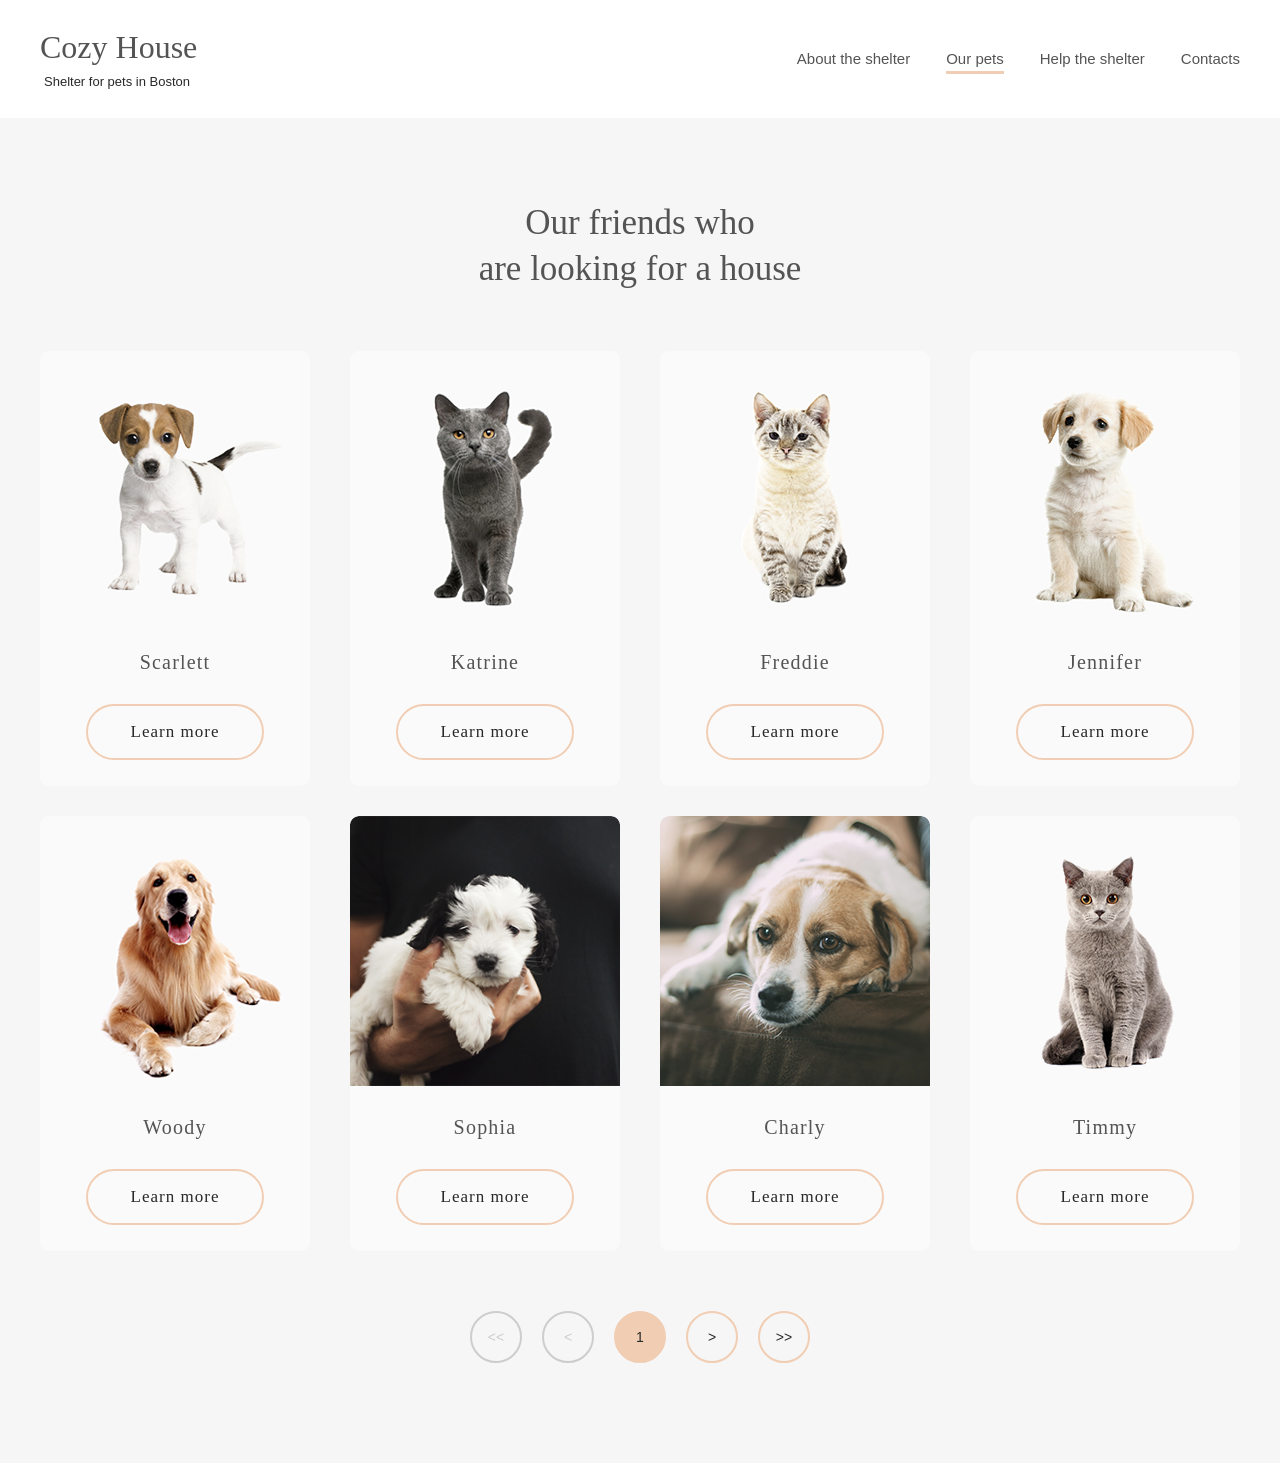
==== commit 1f422677: "feat: implement pets pagination" ====
--- a/pets.html
+++ b/pets.html
@@ -89,16 +89,17 @@
                     </div>
                 </div>
                 <div class="pagination">
-                    <button class="button-arrow">&lt;&lt;</button>
-                    <button class="button-arrow">&lt;</button>
-                    <button class="button-arrow active">1</button>
-                    <button class="button-arrow">&gt;</button>
-                    <button class="button-arrow">&gt;&gt;</button>
+                    <button class="button-arrow" id="btn-first" disabled>&lt;&lt;</button>
+                    <button class="button-arrow" id="btn-prev" disabled>&lt;</button>
+                    <button class="button-arrow active" id="page-num">1</button>
+                    <button class="button-arrow" id="btn-next">&gt;</button>
+                    <button class="button-arrow" id="btn-last">&gt;&gt;</button>
                 </div>
             </div>
         </section>
     </div>
-    <script src="index.js"></script>
+    <script src="burger.js"></script>
+    <script src="pets.js"></script>
 </body>
 
 </html>
--- a/css/style.css
+++ b/css/style.css
@@ -296,12 +296,14 @@
 
 .card-title {
     color: #545454;
-    margin: 0 0 31px 0;
+    text-align: center;
+    margin: 0 0 30px 0;
 }
 
 .button-secondary {
     display: inline-block;
     padding: 15px 42px;
+    background-color: transparent;
     border: 2px solid #F1CDB3;
     border-radius: 100px;
     color: #292929;
@@ -353,6 +355,22 @@
     background-color: #FDDCC4;
 }
 
+.slider-window {
+    overflow: hidden;
+    width: 100%;
+}
+.slider-track {
+    display: flex;
+    transition: none;
+}
+.slider-group {
+    display: flex;
+    justify-content: center;
+    gap: 40px;
+    flex-shrink: 0;
+    width: 100%;
+}
+
 .pagination {
     display: flex;
     justify-content: center;
@@ -391,15 +409,26 @@
 }
 
 .pets-page .cards-wrap {
-    display: flex;
-    flex-wrap: wrap;
+    display: grid;
+    grid-template-columns: repeat(4, 1fr);
     column-gap: 40px;
     row-gap: 30px;
-    width: 1200px;
+    width: 100%;
     max-width: 1200px;
-    justify-content: space-between;
-}
-
+    margin: 0 auto;
+    transition: opacity 0.3s ease-in-out;
+}
+
+.pets-page .cards-wrap.fade {
+    opacity: 0;
+}
+
+.button-arrow:disabled {
+    border-color: #CDCDCD;
+    color: #CDCDCD;
+    cursor: default;
+    background-color: transparent;
+}
 /* HELP */
 
 .help {
--- a/css/typography.css
+++ b/css/typography.css
@@ -89,8 +89,8 @@
     font-family: 'Georgia', serif;
     font-size: 20px;
     font-weight: 400;
-    line-height: 100%;
-    letter-spacing: 6%;
+    line-height: 23px;
+    letter-spacing: 0.06em;
 }
 
 .button-secondary,
--- a/css/tablet.css
+++ b/css/tablet.css
@@ -115,9 +115,17 @@
     .pets-main .slider {
         display: flex;
         align-items: center;
-        justify-content: center;
-        width: 100%;
-        min-height: 435px;
+        justify-content: space-between;
+        max-width: 708px;
+        width: 100%;
+        margin: 0 auto;
+        gap: 0;
+    }
+
+    .slider-window {
+        width: 100%;
+        max-width: 580px;
+        overflow: hidden;
     }
 
     .pets-main .cards-wrap {
@@ -125,7 +133,7 @@
         flex-direction: row;
         justify-content: center;
         gap: 40px;
-        width: 580px;
+        width: 100%;
         max-width: 580px;
         margin: 0;
         padding-right: 32px;
@@ -145,7 +153,12 @@
     }
 
     .pets-main .button-arrow:last-of-type {
-        margin-left: -58px;
+        margin-left: -20px;
+    }
+
+    .button-arrow {
+        flex-shrink: 0;
+        margin: 0;
     }
 
     .header-light {
--- a/css/phone.css
+++ b/css/phone.css
@@ -45,6 +45,95 @@
     .header-wrap {
         justify-content: flex-start;
         gap: 41px;
+    }
+
+    /* --- BURGER MENU --- */
+    body.menu-open {
+        overflow: hidden;
+    }
+
+    .navbar-burger {
+        display: flex;
+        flex-direction: column;
+        justify-content: space-between;
+        align-items: flex-end;
+        width: 44px;
+        height: 44px;
+        padding: 11px 7px;
+        box-sizing: border-box;
+        cursor: pointer;
+        z-index: 100;
+        transition: transform 0.3s ease-in-out;
+    }
+
+    .navbar-burger span {
+        display: block;
+        width: 30px;
+        height: 2px;
+        background-color: #F1CDB3;
+        transition: all 0.3s ease-in-out;
+    }
+
+    .header-light .navbar-burger span {
+        background-color: #000000;
+    }
+
+    .navbar-burger.open {
+        transform: rotate(90deg);
+        position: fixed;
+        right: 30px;
+        top: 30px;
+    }
+
+    .navbar-burger.open span {
+        background-color: #F1CDB3 !important;
+    }
+
+    .nav {
+        position: fixed;
+        top: 0;
+        right: -320px;
+        width: 320px;
+        height: 100vh;
+        background-color: #292929;
+        padding: 160px 10px 40px 10px;
+        box-sizing: border-box;
+        display: flex;
+        flex-direction: column;
+        align-items: center;
+        transition: right 0.3s ease-in-out;
+        z-index: 90;
+    }
+
+    .nav.open {
+        right: 0;
+        display: flex;
+    }
+
+    .nav-list {
+        display: flex;
+        flex-direction: column;
+        align-items: center;
+        gap: 40px;
+        padding: 0;
+        margin: 0;
+        list-style: none;
+    }
+
+    .nav-link {
+        font-family: 'Arial', sans-serif;
+        font-size: 32px;
+        line-height: 160%;
+        color: #CDCDCD;
+        text-decoration: none;
+        transition: color 0.3s;
+    }
+
+    .nav-link:hover,
+    .nav-link.nav-activated {
+        color: #FAFAFA;
+        border-bottom: 3px solid #F1CDB3;
+        padding-bottom: 4px;
     }
 
     .start-screen-content {
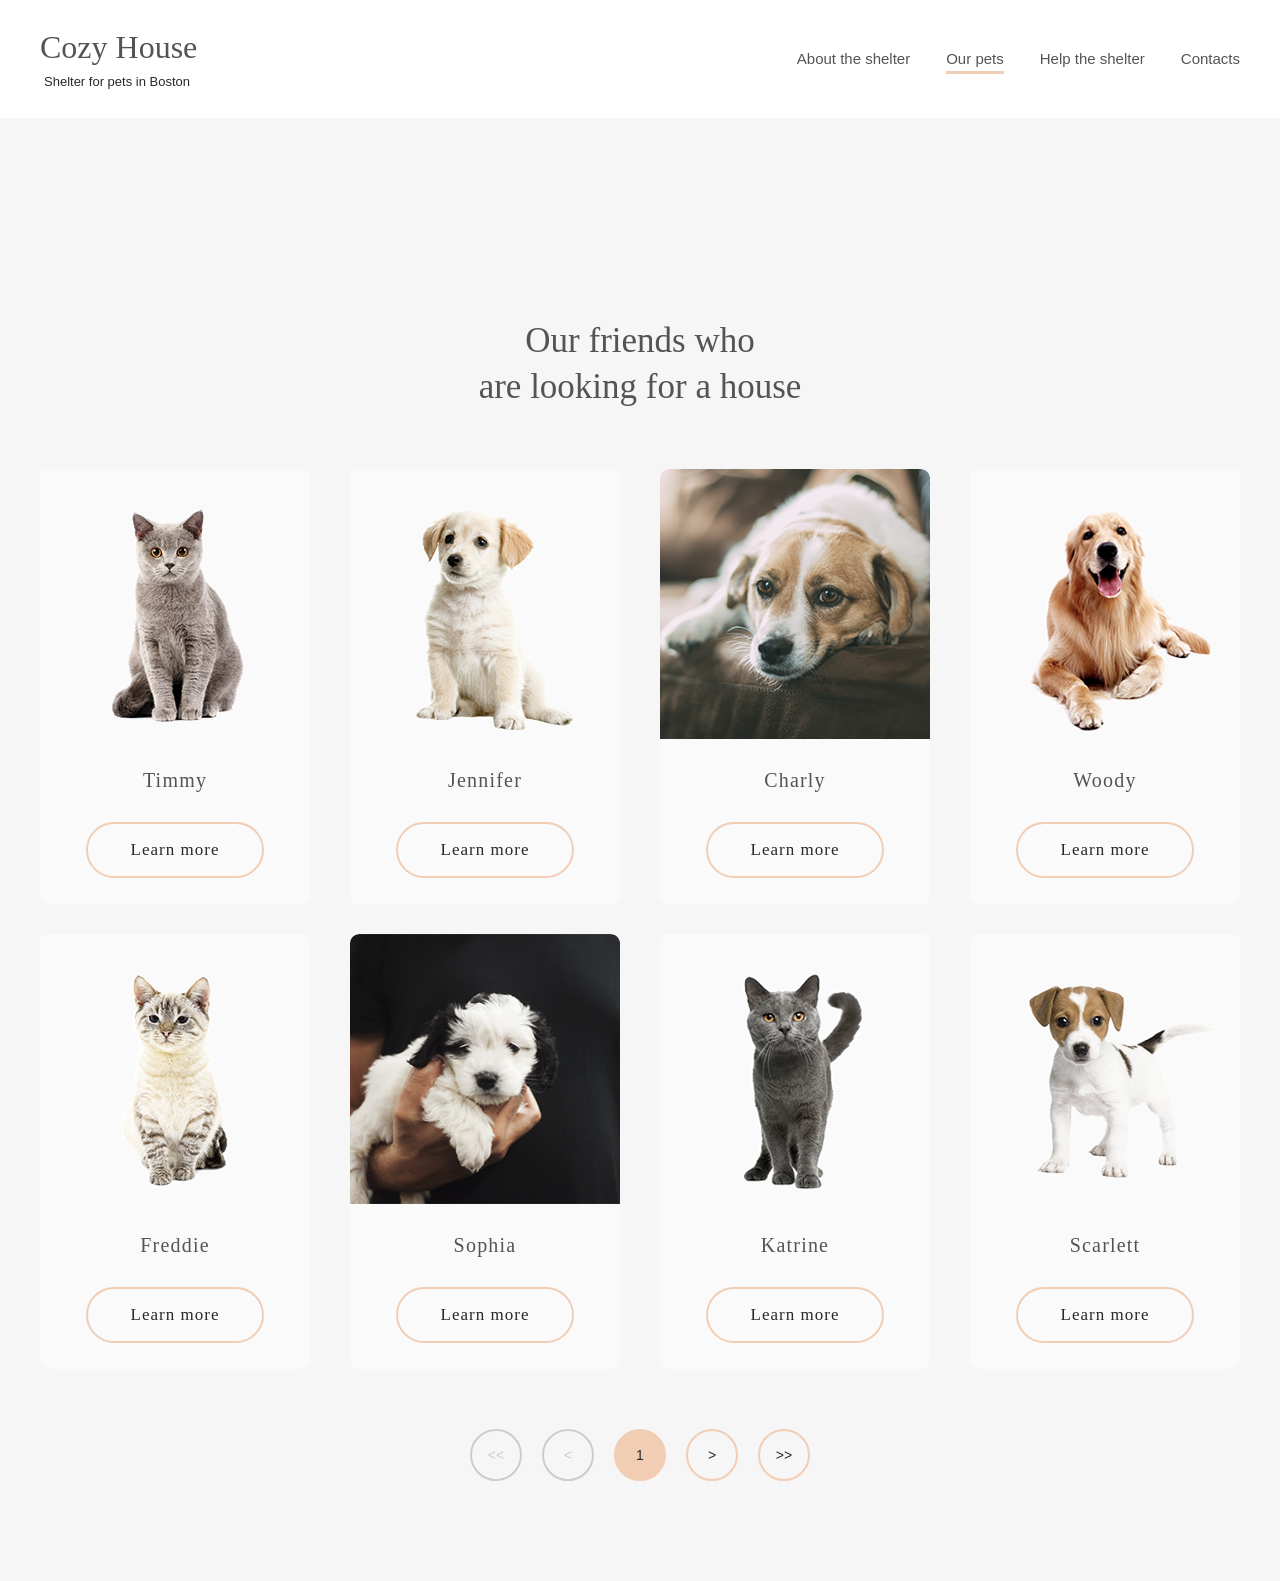
==== commit 1f1c921a: "feat: delete desktop.css" ====
--- a/pets.html
+++ b/pets.html
@@ -8,7 +8,6 @@
     <link rel="icon" href="assets/img/pets-jennifer.svg" type="image/svg+xml" />
     <link rel="stylesheet" href="css/style.css" />
     <link rel="stylesheet" href="css/typography.css" />
-    <link rel="stylesheet" href="css/desktop.css" />
     <link rel="stylesheet" href="css/tablet.css" />
     <link rel="stylesheet" href="css/phone.css" />
 </head>
--- a/css/style.css
+++ b/css/style.css
@@ -33,12 +33,8 @@
 /* HEADER */
 
 .header {
-    position: absolute;
-    top: 0;
-    left: 0;
     width: 100%;
     padding: 30px 40px 0 40px;
-    z-index: 10;
 }
 
 .header-dark {
